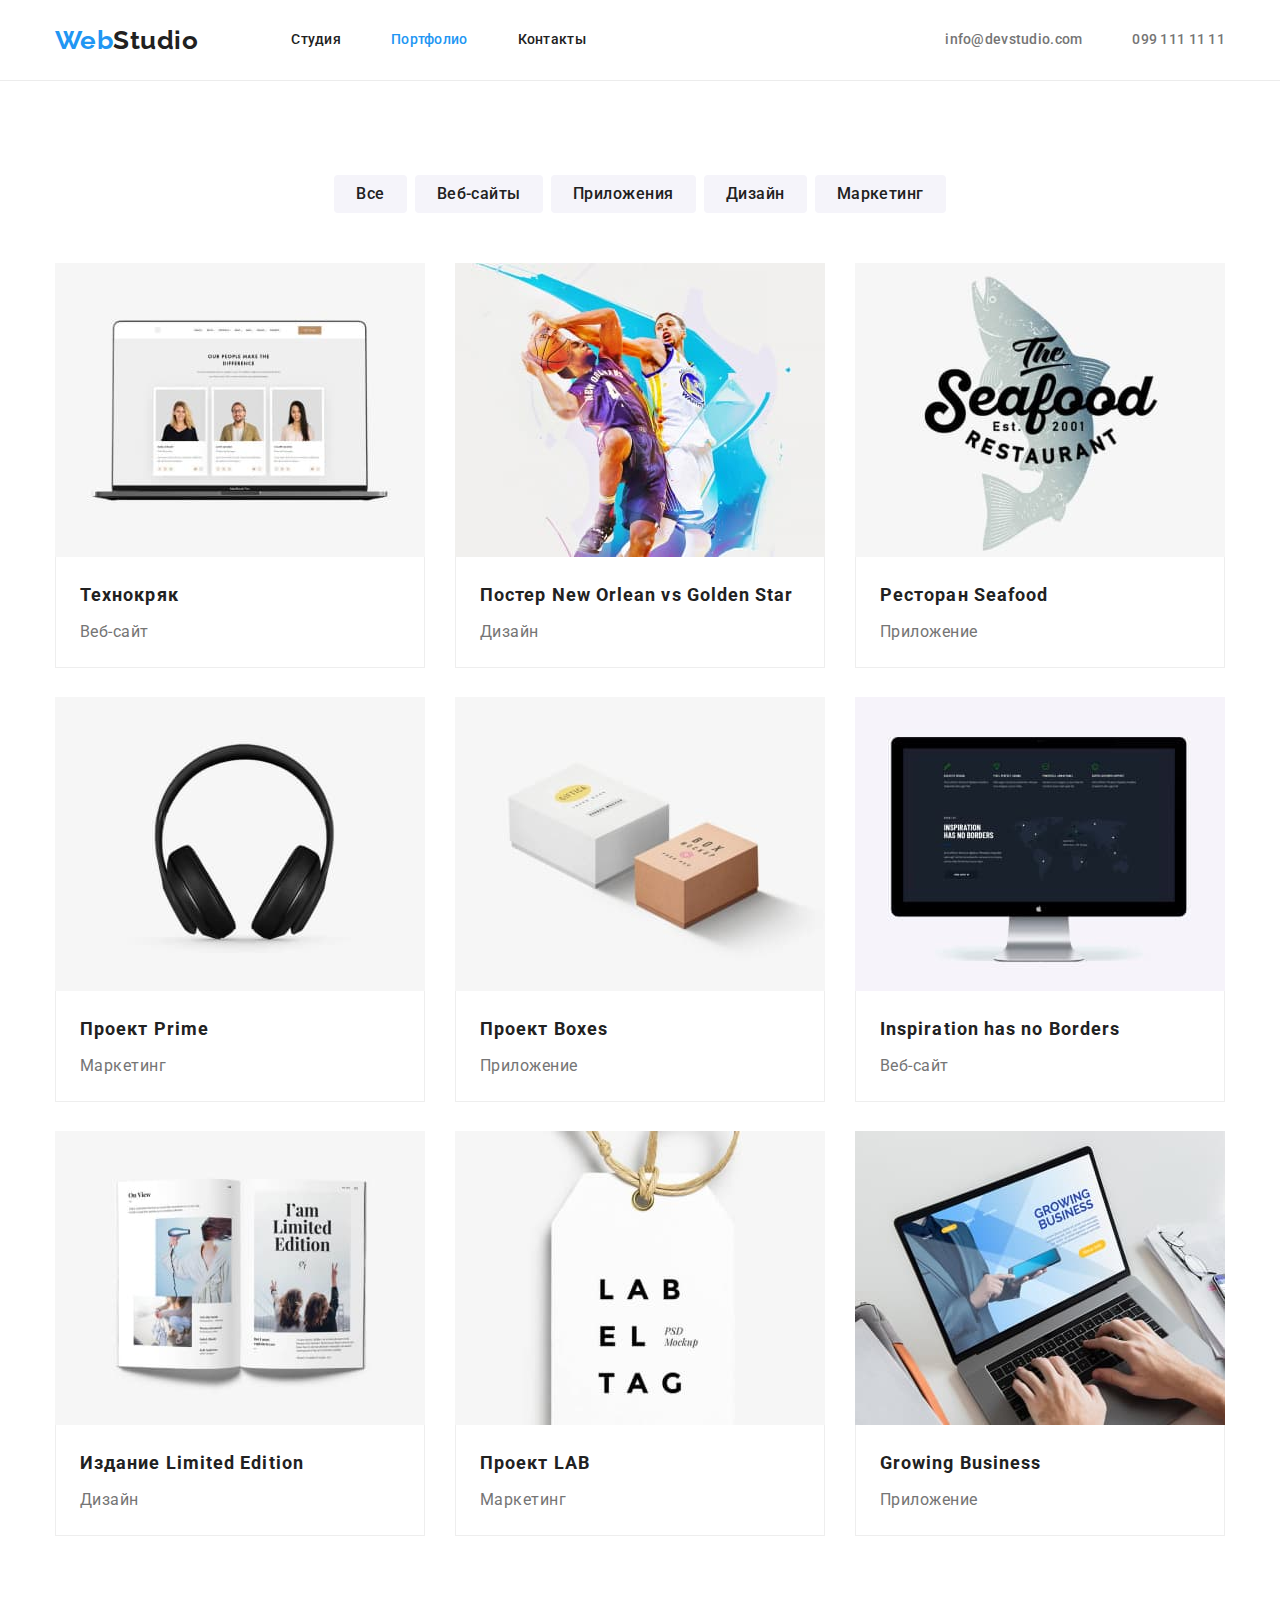
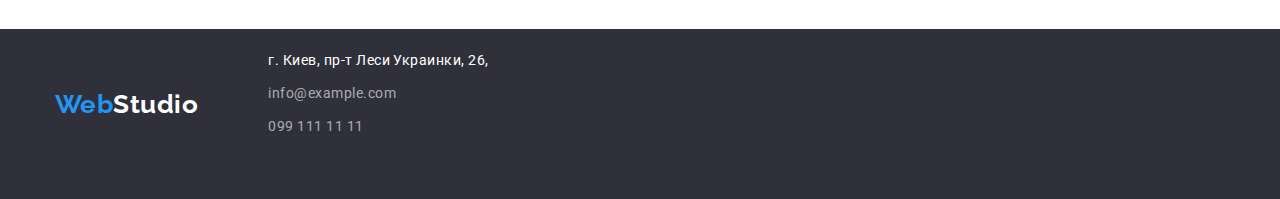
==== portfolio.html @ f59108b1 "hw04" ====
<!DOCTYPE html>
<html lang="ru">
  <head class="haeder">
    <meta charset="UTF-8" />
    <meta name="viewport" content="width=device-width, initial-scale=1.0" />
    <title>WebStudio</title>
    <link rel="preconnect" href="https://fonts.googleapis.com" />
    <link rel="preconnect" href="https://fonts.gstatic.com" crossorigin />
    <link
      href="https://fonts.googleapis.com/css2?family=Raleway:wght@700&family=Roboto:wght@400;500;700;900&display=swap"
      rel="stylesheet"
    />
    <link
      rel="stylesheet"
      href="https://cdnjs.cloudflare.com/ajax/libs/modern-normalize/1.1.0/modern-normalize.min.css"
    />
    <link rel="stylesheet" href="./css/styles.css" />
  </head>
  <body>
    <header class="top">
      <div class="container">
        <nav class="proto">
          <a class="logo" href="./index.html"><span class="web-logo">Web</span>Studio</a>
          <ul class="site-nav">
            <li class="item"><a class="link" href="./index.html"> Студия</a></li>
            <li class="item"><a class="link current" href="./portfolio.html"> Портфолио</a></li>
            <li class="item"><a class="link" href=""> Контакты</a></li>
          </ul>
          <ul class="auth-nav">
            <li class="item">
              <a class="link" href="mailto:info&#64;devstudio.com">info&#64;devstudio.com</a>
            </li>
            <li class="item"><a class="link" href="tel:0991111111">099 111 11 11</a></li>
          </ul>
        </nav>
      </div>
    </header>
    <main>
      <section class="section">
        <h1 class="filter hide">Сортировка</h1>
        <!--скрыть потом через CSS-->

        <div class="container">
          <ul class="sorting">
            <li class="sort-butt"><button type="button">Все</button></li>
            <li class="sort-butt"><button type="button">Веб-сайты</button></li>
            <li class="sort-butt"><button type="button">Приложения</button></li>
            <li class="sort-butt"><button type="button">Дизайн</button></li>
            <li class="sort-butt"><button type="button">Маркетинг</button></li>
          </ul>
        </div>

        <h2 class="hide">Примеры</h2>
        <!--скрыть потом через CSS-->
        <div class="container">
          <ul class="sort-list">
            <li class="cards">
              <figure>
                <img
                  class="foto"
                  src="./images/tecnocrack.jpg"
                  alt="Технокряк"
                  width="370"
                  height="294"
                />
                <figcaption class="borders">
                  <h3 class="title">Технокряк</h3>
                  <p class="sort">Веб-сайт</p>
                </figcaption>
              </figure>
            </li>

            <li class="cards">
              <figure>
                <img
                  class="foto"
                  src="./images/poster.jpg"
                  alt="Постер New Orlean vs Golden Star"
                  width="370"
                  height="294"
                />
                <figcaption class="borders">
                  <h3 class="title">Постер New Orlean vs Golden Star</h3>
                  <p class="sort">Дизайн</p>
                </figcaption>
              </figure>
            </li>

            <li class="cards">
              <figure>
                <img
                  class="foto"
                  src="./images/seafood.jpg"
                  alt="Ресторан Seafood"
                  width="370"
                  height="294"
                />
                <figcaption class="borders">
                  <h3 class="title">Ресторан Seafood</h3>
                  <p class="sort">Приложение</p>
                </figcaption>
              </figure>
            </li>

            <li class="cards">
              <figure>
                <img
                  class="foto"
                  src="./images/prime.jpg"
                  alt="Проект Prime"
                  width="370"
                  height="294"
                />
                <figcaption class="borders">
                  <h3 class="title">Проект Prime</h3>
                  <p class="sort">Маркетинг</p>
                </figcaption>
              </figure>
            </li>

            <li class="cards">
              <figure>
                <img
                  class="foto"
                  src="./images/boxes.jpg"
                  alt="Проект Boxes"
                  width="370"
                  height="294"
                />
                <figcaption class="borders">
                  <h3 class="title">Проект Boxes</h3>
                  <p class="sort">Приложение</p>
                </figcaption>
              </figure>
            </li>

            <li class="cards">
              <figure>
                <img
                  class="foto"
                  src="./images/monitor.jpg"
                  alt="Inspiration has no Borders"
                  width="370"
                  height="294"
                />
                <figcaption class="borders">
                  <h3 class="title">Inspiration has no Borders</h3>
                  <p class="sort">Веб-сайт</p>
                </figcaption>
              </figure>
            </li>

            <li class="cards">
              <figure>
                <img
                  class="foto"
                  src="./images/limited.jpg"
                  alt="Издание Limited Edition"
                  width="370"
                  height="294"
                />
                <figcaption class="borders">
                  <h3 class="title">Издание Limited Edition</h3>
                  <p class="sort">Дизайн</p>
                </figcaption>
              </figure>
            </li>

            <li class="cards">
              <figure>
                <img
                  class="foto"
                  src="./images/lab.jpg"
                  alt="Проект LAB"
                  width="370"
                  height="294"
                />
                <figcaption class="borders">
                  <h3 class="title">Проект LAB</h3>
                  <p class="sort">Маркетинг</p>
                </figcaption>
              </figure>
            </li>

            <li class="cards">
              <figure>
                <img
                  class="foto"
                  src="./images/busines.jpg"
                  alt="Growing Business"
                  width="370"
                  height="294"
                />
                <figcaption class="borders">
                  <h3 class="title">Growing Business</h3>
                  <p class="sort">Приложение</p>
                </figcaption>
              </figure>
            </li>
          </ul>
        </div>
      </section>
    </main>
    <footer class="footer">
      <div class="container">
        <div class="logobox">
          <a class="logo" href="./index.html"><span class="web-logo">Web</span>Studio</a>
        </div>
        <address>
          <ul class="footer-list">
            <li class="item">г. Киев, пр-т Леси Украинки, 26,</li>
            <li class="item">
              <a class="link" href="mailto:info&#64;example.com">info&#64;example.com</a>
            </li>
            <li class="item"><a class="link" href="tel:0991111111">099 111 11 11</a></li>
          </ul>
        </address>
      </div>
    </footer>
  </body>
</html>
---- css/styles.css ----
:root {
    --primary-text-color: #757575;
    --secondary-text-color: #212121;
    --accent-color: #2196F3;
    --primary-white-color: #ffffff;
    --footer-text-color: rgba(255, 255, 255, 0.6);
    --footer-bkg-color: #2F303A;
}

body {
    color: var(--primary-text-color);
    background-color: var(--primary-white-color);
    font-family: roboto, sans-serif;
    letter-spacing: 0.03em;
    text-decoration: none;
}
ul {
    list-style: none;
    padding: 0;
    margin: 0;
}

.section {
    padding-top: 94px;
    padding-bottom: 94px;
}

.section.no-padding {
    padding-bottom: 0;
}

.link {
    text-decoration: inherit;
}

.list {
    padding: 0;
}
/* Header */

.container {
    margin-left: auto;
    margin-right: auto;
    width: 1200px;
    padding: 0 15px;
       
}
.proto {
    display: flex;
    align-items: center;
}

.proto .link {
    display: block;
    padding-top: 32px;
    padding-bottom: 32px;
}

.top {
    border-bottom: 1px solid #ECECEC;
}

.logo{
    color: var(--secondary-text-color);
    font-family: raleway, sans-serif;
    font-weight: 700;
    font-size: 26px;
    line-height: 1.19;
    text-decoration: inherit;
}
.web-logo {
    color: var(--accent-color)
}

.site-nav {
    margin-left: 93px;
}

.site-nav, .auth-nav {
    margin-top: 0;
    margin-bottom: 0;
    padding: 0;
    font-weight: 500;
    font-size: 14px;
    line-height: 1.14;
    letter-spacing: 0.02em;
    display: flex;
    
}
.site-nav .item:not(:last-child),
.auth-nav .item:not(:last-child)  {
    margin-right: 50px;
}
.site-nav .link.current {
    color: var(--accent-color);
}
.site-nav .link {
    color: var(--secondary-text-color);
    font-weight: 500;
    font-size: 14px;
    line-height: 1.14;
    letter-spacing: 0.02em;
    
}
.site-nav .link:hover, 
.site-nav .link:focus {
color: var(--accent-color)
}

.auth-nav {
    margin-left: auto;
    
}

.auth-nav .link {
    color: var(--primary-text-color);
    font-weight: 500;
    font-size: 14px;
    line-height: 1.14;
    letter-spacing: 0.02em;
    
}
.auth-nav .link:hover,
.auth-nav .link:focus 
{
    color: var(--accent-color)
}

.mail {
    margin-right: 10px;
    fill: var(--primary-text-color); 
    margin-top: -2px;
}

.mail:hover,
.mail:active {
    fill: var(--accent-color);
}

.tel {
    margin-right: 10px;
    fill: var(--primary-text-color);
    margin-top: -10px;
}

.tel:hover,
.tel:active {
    fill: var(--accent-color);
}

/*.auth-nav .link::before {
    content: "";
    display: inline-flex;
    height: 12px;
    width: 16px;
    background-image: url("../images/iconmail.svg");
    background-size: contain;
    background-repeat: no-repeat;
    margin-top: 34px;
    margin-bottom: 34px;
    margin-right: 10px;
} */

.hero {
    background: #C4C4C4;
    background-image: linear-gradient( to right, rgba(47, 48, 58, 0.4), rgba(47, 48, 58, 0.4)),
     url(../images/mainfoto.jpg);
    background-size: cover;
    background-position: center;
    max-width: 1600px;
    height: 600px;
    
   color: #FFFFFF;
    text-align: center;
     margin-left: auto;
    margin-right: auto;
}

.hero-title  {
    
    font-weight: 900;
    font-size: 44px;
    line-height: 1.36;
    text-align: center;
    letter-spacing: 0.06em;
    text-transform: uppercase;

    margin-bottom: 30px;
    margin-top: 0;
padding-top: 200px;
}

.hero-button  {
    width: 200px;
    height: 50px;
font-weight: 700;
font-size: 16px;
line-height: 1.88;
text-align: center;
letter-spacing: 0.06em;
color: var(--primary-white-color);
background-color: var(--accent-color);
margin-bottom: 200px;;

}
.section-title {
    color: var(--secondary-text-color);
    margin: 0;
}


.hang-list{
    display: flex;
    flex-wrap: wrap;
    margin: 0;
}
.hang-list .item {
    width: 270px;
}
.hang-list .item:not(:last-child) {
    margin-right: 30px;
}
.hang-list .item::before {
    display: block;
    content: "";
    height: 120px;
    margin-bottom: 30px;
    background-repeat: no-repeat;
    background-position: center;
    background-color: #F5F4FA;
    border-radius: 4px;
}

.icon-radar::before {
    background-image: url(../images/icon-radar.svg);
   
}

.icon-clock::before {
    background-image: url(../images/icon-clock.svg);
}

.icon-diagram::before {
    background-image: url(../images/icon-diagram.svg);
}

.icon-austronaut::before {
    background-image: url(../images/icon-astronaut.svg);
}

.hang-list .title {
    color: var(--secondary-text-color);
    font-weight: 700;
    font-size: 14px;
    line-height: 1.14;
    margin: 0;
   
    padding-bottom: 10px;
}

.hang-list .text {
    font-size: 14px;
    line-height: 1.71;
    margin: 0;
    
}

.wwd-list .item:not(:last-child) {
    margin-right: 30px;}

.wwd-list {
    display: flex;
    flex-wrap: wrap;
   /* padding-bottom: 94px; */
    margin: 0;
    
}




.section-title {
    font-weight: 700;
    font-size: 36px;
    line-height: 1.17;
    text-align: center;
    padding-bottom: 50px;
    /* padding-top: 94px; */
    margin: 0;
}

.our-team {
    background-color: #F5F4FA;
}
.team-list {
    display: flex;
   /* padding-bottom: 94px; */
}
.team-list .title {
    color: var(--secondary-text-color);
    font-weight: 500;
    font-size: 16px;
    line-height: 1.19;
    padding-bottom: 10px;
    margin: 0;
}

.team-list .position {
    font-size: 16px;
    line-height: 1.19;
    padding-bottom: 30px;
    margin: 0;
}

.team-list .foto {
    margin-bottom: 30px;
    border-radius: 0px;
}

.person  {
    width: 270px;
    height: 368px;
    background: #FFFFFF;    
    box-shadow: 0px 1px 3px rgba(0, 0, 0, 0.12),
    0px 1px 1px rgba(0, 0, 0, 0.14),
    0px 2px 1px rgba(0, 0, 0, 0.2);
    border-radius: 0px 0px 4px 4px;
    text-align: center;
}

    
.team-list .person  {
    margin: 0;
}
.team-list .person:not(:last-child) {
    margin-right: 30px;
}
.top-clients {
    padding-bottom: 50px;
    margin: 0;
    font-weight: 700;
    font-size: 36px;
    line-height: 1.17;
text-align: center;
letter-spacing: 0.03em;
color: var(--secondary-text-color);
}

.clients {
    display: flex;
    flex-wrap: wrap;
    margin: 0;

}

.clients .item {
    display: inline-block;
    width: 170px;
    height: 92px;
    border: 1px solid #AFB1B8;
    box-sizing: border-box;
    border-radius: 4px;
    background-repeat: no-repeat;
    background-position: center;
}

.clients .item:not(:last-child) {
    margin-right: 30px;
}

.yaco {
    background-image: url(../images/icon-yaco.svg);
} 

.company {
    background-image: url(../images/icon-company.svg);
}
.third {
    background-image: url(../images/icon-third.svg);
}

.foster {
    background-image: url(../images/icon-foster.svg);
}
.brand {
    background-image: url(../images/icon-brand.svg);
}

.tag {
    background-image: url(../images/icon-tag.svg);
} 

.footer {
    color: var(--primary-white-color);
    background-color: var(--footer-bkg-color);
    font-size: 14px;
    line-height: 1.71;
    display: block;
}
.footer-list {
    
    margin: 0;
    margin-top: 20px;
    display: block;
}

.logobox {
   padding-top: 60px;
    margin-right: 70px;
     
}



.footer .link {
    color: var(--footer-text-color)
}
.footer .logo {
    color: var(--primary-white-color);
    
}
.footer .link:hover,
.footer .link:focus {
    color: var(--accent-color)
}

.footer-list .item:not(:last-child) {
    padding-bottom: 9px;
}

.footer .container {
    padding-bottom: 60px;
    display: flex;
}

.joinus {
    margin-top: 72px;
    margin-bottom: 100px;
}

.joinus p {
    margin: 0;
    margin-bottom: 20px;
    font-weight: 700;
    font-size: 14px;
    line-height: 1.14;
}

.joinus .list {
    display: flex;
}

.soclink {
    display: inline-block;
    height: 44px;
    width: 44px;
    background-size: 20px;
    background-repeat: no-repeat;
    background-position: center;
    border-radius: 50%;
    background-color:  rgba(255, 255, 255, 0.1);
}

.soclink:not(:last-child) {
    margin-right: 10px;
}


.instagram {
    background-image: url(../images/instagram.svg);
    
}

.twitter {
    background-image: url(../images/twitter.svg);
}
.facebook {
    background-image: url(../images/facebook.svg);
}
.linkedin {
    background-image: url(../images/linkedin.svg);
}
/*Портфолио*/

.filter {
    color: --secondary-text-color;
    font-weight: 500;
    font-size: 16px;
    line-height: 1.62;
    text-align: center;
}
button {
    font-weight: 500;
    font-size: 16px;
    line-height: 1.62;
    text-align: center;
    letter-spacing: 0.03em;
    color: var(--secondary-text-color);
    cursor: pointer;
    background-color: #F5F4FA;
    padding: 6px 22px;
    border-radius: 4px;
    border: transparent;
    height: 38px;
}
button:hover,
button:focus {
    background: var(--accent-color);
    color: var(--primary-white-color)
}

.sort-list {
display: flex;
flex-wrap: wrap;
/*padding-bottom: 94px; */
}

.sort-list .title {
    font-weight: 700;
    font-size: 18px;
    line-height: 2;
    letter-spacing: 0.06em;
    color: var(--secondary-text-color);
}

.sort-list .sort {
    font-size: 16px;
    line-height: 1.86;
}

.container .sorting {
    margin-bottom: 50px;
}



.hide {
    display: none;
    background-color: tomato;
}
/* display:none временный костыль */

.sorting {
    display: flex;
    align-items: flex-end;
    justify-content: center;
   /* margin-top: 94px; */
    margin-bottom: 50px;
}

.sort-butt:not(:last-child) {
    padding-right: 8px;
}
.cards {
    width: 370px;
    height: 404px;
    margin-right: 30px;
    margin-bottom: 30px;
    background: #FFFFFF;
    box-sizing: border-box;
}

.cards:nth-child(3n) {
    margin-right: 0;
}

.cards:nth-last-child(-n +3) {
    margin-bottom: 0;
}

.sort-list p, figure, h3 {
    margin: 0;
}

.cards .foto {
    margin-bottom: -4px;
}

.cards .title {
    padding-top: 20px;
    margin-bottom: 4px;
    padding-left: 24px;
}

.cards .sort {
    margin-bottom: 20px;
    padding-left: 24px;
}

.borders {
    
border: 1px solid #eeeeee;;
border-top-width: 0;
  
}
address {
    font-style: normal;
}


/* coment */
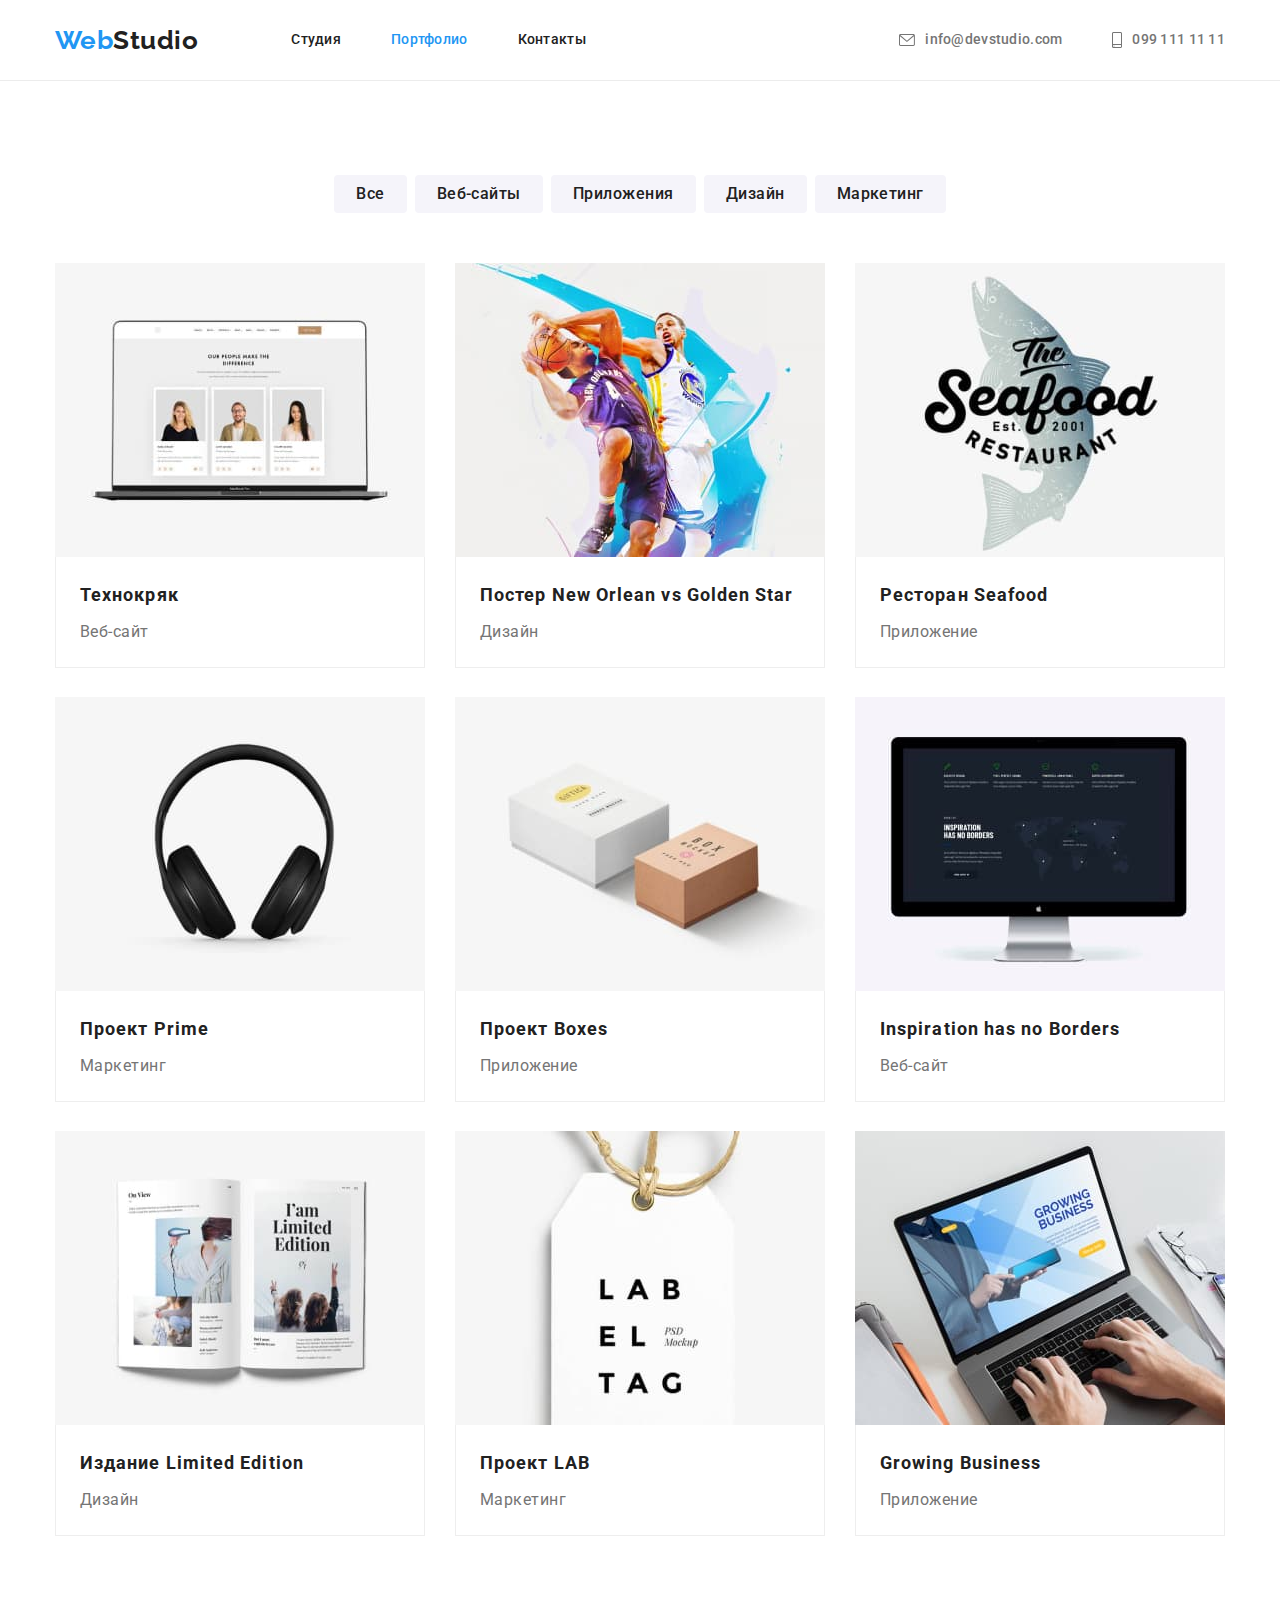
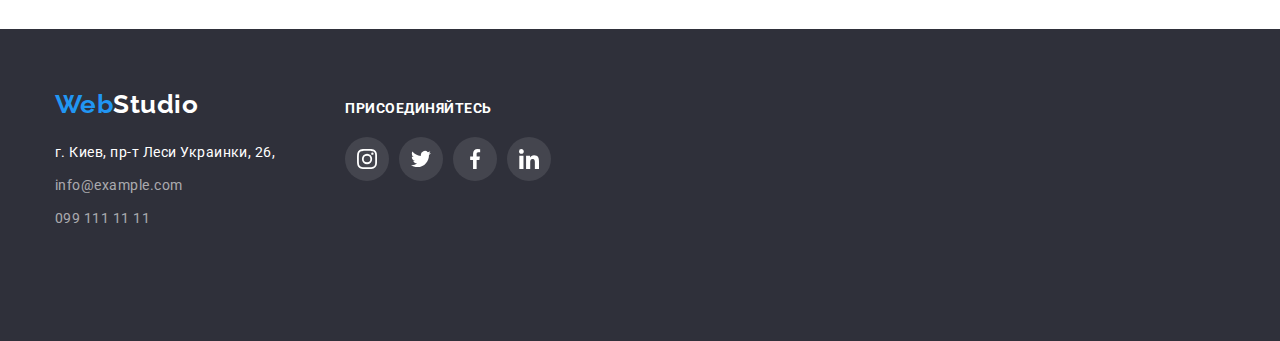
==== commit 56b3238c: "HomeWork04repaired" ====
--- a/portfolio.html
+++ b/portfolio.html
@@ -28,9 +28,20 @@
           </ul>
           <ul class="auth-nav">
             <li class="item">
-              <a class="link" href="mailto:info&#64;devstudio.com">info&#64;devstudio.com</a>
-            </li>
-            <li class="item"><a class="link" href="tel:0991111111">099 111 11 11</a></li>
+              <a class="link" href="mailto:info&#64;devstudio.com">
+                <svg class="mail" width="16" height="12">
+                  <use href="./images/sprite.svg#icon-iconmail"></use>
+                </svg>
+                info&#64;devstudio.com</a
+              >
+            </li>
+            <li class="item">
+              <a class="link" href="tel:0991111111"
+                ><svg class="tel" width="10" height="16">
+                  <use href="./images/sprite.svg#icon-smartphone"></use></svg
+                >099 111 11 11</a
+              >
+            </li>
           </ul>
         </nav>
       </div>
@@ -205,16 +216,47 @@
       <div class="container">
         <div class="logobox">
           <a class="logo" href="./index.html"><span class="web-logo">Web</span>Studio</a>
-        </div>
-        <address>
-          <ul class="footer-list">
-            <li class="item">г. Киев, пр-т Леси Украинки, 26,</li>
-            <li class="item">
-              <a class="link" href="mailto:info&#64;example.com">info&#64;example.com</a>
-            </li>
-            <li class="item"><a class="link" href="tel:0991111111">099 111 11 11</a></li>
-          </ul>
-        </address>
+
+          <address>
+            <ul class="footer-list">
+              <li class="item">г. Киев, пр-т Леси Украинки, 26,</li>
+              <li class="item">
+                <a class="link" href="mailto:info&#64;example.com">info&#64;example.com</a>
+              </li>
+              <li class="item"><a class="link" href="tel:0991111111">099 111 11 11</a></li>
+            </ul>
+          </address>
+        </div>
+        <div class="joinus">
+          <p>ПРИСОЕДИНЯЙТЕСЬ</p>
+          <ul class="list">
+            <li class="soclink">
+              <a href="https://www.instagram.com/">
+                <svg width="20" height="20">
+                  <use href="./images/sprite.svg#icon-instagram"></use>
+                </svg>
+              </a>
+            </li>
+            <li class="soclink">
+              <a href="https://www.twitter.com"
+                ><svg width="20" height="20">
+                  <use href="./images/sprite.svg#icon-twitter"></use></svg
+              ></a>
+            </li>
+            <li class="soclink">
+              <a href="https://www.facebook.com"
+                ><svg width="20" height="20">
+                  <use href="./images/sprite.svg#icon-facebook"></use></svg
+              ></a>
+            </li>
+            <li class="soclink">
+              <a href="https://www.linkedIn.com"
+                ><svg width="20" height="20">
+                  <use href="./images/sprite.svg#icon-linkedin"></use></svg
+              ></a>
+            </li>
+          </ul>
+        </div>
       </div>
     </footer>
   </body>
--- a/css/styles.css
+++ b/css/styles.css
@@ -118,6 +118,8 @@
     font-size: 14px;
     line-height: 1.14;
     letter-spacing: 0.02em;
+    display: flex;
+    align-items: center;
     
 }
 .auth-nav .link:hover,
@@ -128,38 +130,18 @@
 
 .mail {
     margin-right: 10px;
-    fill: var(--primary-text-color); 
-    margin-top: -2px;
-}
-
-.mail:hover,
-.mail:active {
-    fill: var(--accent-color);
-}
+    fill: currentColor; 
+    vertical-align: middle;
+}
+
 
 .tel {
     margin-right: 10px;
-    fill: var(--primary-text-color);
-    margin-top: -10px;
-}
-
-.tel:hover,
-.tel:active {
-    fill: var(--accent-color);
-}
-
-/*.auth-nav .link::before {
-    content: "";
-    display: inline-flex;
-    height: 12px;
-    width: 16px;
-    background-image: url("../images/iconmail.svg");
-    background-size: contain;
-    background-repeat: no-repeat;
-    margin-top: 34px;
-    margin-bottom: 34px;
-    margin-right: 10px;
-} */
+    fill: currentColor;
+    
+    vertical-align: bottom;
+}
+
 
 .hero {
     background: #C4C4C4;
@@ -308,7 +290,7 @@
 .team-list .position {
     font-size: 16px;
     line-height: 1.19;
-    padding-bottom: 30px;
+    padding-bottom: 16px;
     margin: 0;
 }
 
@@ -319,7 +301,7 @@
 
 .person  {
     width: 270px;
-    height: 368px;
+    height: 428px;
     background: #FFFFFF;    
     box-shadow: 0px 1px 3px rgba(0, 0, 0, 0.12),
     0px 1px 1px rgba(0, 0, 0, 0.14),
@@ -328,6 +310,17 @@
     text-align: center;
 }
 
+.person .soclink {
+    display: inline-flex;
+    fill: #AFB1B8;
+    margin-bottom: 30px;
+    
+}
+
+.person .soclink:hover,
+.person .soclink:focus 
+ { fill: var(--primary-white-color);
+}
     
 .team-list .person  {
     margin: 0;
@@ -354,7 +347,10 @@
 }
 
 .clients .item {
-    display: inline-block;
+    display: flex;
+    justify-content: center;
+    align-items: center;
+    cursor: pointer;
     width: 170px;
     height: 92px;
     border: 1px solid #AFB1B8;
@@ -362,33 +358,38 @@
     border-radius: 4px;
     background-repeat: no-repeat;
     background-position: center;
+    
+}
+
+.clients .item a {
+    color: inherit;
+}
+
+.clients-logo {
+    
+
+    width: 106px;
+    height: 60px;
+    fill: currentColor;
+    /*fill: #AFB1B8;*/
+}
+.clients-logo:hover,
+.clients-logo:focus {
+    fill: var(--accent-color);
+}
+
+
+.clients .item:hover,
+.clients .item:focus {
+    border: 1px solid var(--accent-color);
+
 }
 
 .clients .item:not(:last-child) {
     margin-right: 30px;
 }
 
-.yaco {
-    background-image: url(../images/icon-yaco.svg);
-} 
-
-.company {
-    background-image: url(../images/icon-company.svg);
-}
-.third {
-    background-image: url(../images/icon-third.svg);
-}
-
-.foster {
-    background-image: url(../images/icon-foster.svg);
-}
-.brand {
-    background-image: url(../images/icon-brand.svg);
-}
-
-.tag {
-    background-image: url(../images/icon-tag.svg);
-} 
+
 
 .footer {
     color: var(--primary-white-color);
@@ -450,15 +451,24 @@
     display: flex;
 }
 
+.soclink a {
+    display: flex;
+}
+
 .soclink {
-    display: inline-block;
+    display: flex;
+    cursor: pointer;
+    justify-content: center;
+    align-items: center;
     height: 44px;
     width: 44px;
-    background-size: 20px;
-    background-repeat: no-repeat;
-    background-position: center;
     border-radius: 50%;
     background-color:  rgba(255, 255, 255, 0.1);
+    fill: var(--primary-white-color);
+}
+.soclink:hover,
+.soclink:focus {
+    background-color: var(--accent-color);
 }
 
 .soclink:not(:last-child) {
@@ -466,20 +476,6 @@
 }
 
 
-.instagram {
-    background-image: url(../images/instagram.svg);
-    
-}
-
-.twitter {
-    background-image: url(../images/twitter.svg);
-}
-.facebook {
-    background-image: url(../images/facebook.svg);
-}
-.linkedin {
-    background-image: url(../images/linkedin.svg);
-}
 /*Портфолио*/
 
 .filter {
@@ -506,7 +502,10 @@
 button:hover,
 button:focus {
     background: var(--accent-color);
-    color: var(--primary-white-color)
+    color: var(--primary-white-color);
+    box-shadow: 0px 3px 1px rgba(0, 0, 0, 0.1),
+    0px 1px 2px rgba(0, 0, 0, 0.08),
+    0px 2px 2px rgba(0, 0, 0, 0.12);
 }
 
 .sort-list {
@@ -568,6 +567,13 @@
     margin-bottom: 0;
 }
 
+.cards:hover,
+.cards:focus {
+    box-shadow: 0px 1px 1px rgba(0, 0, 0, 0.12),
+    0px 4px 4px rgba(0, 0, 0, 0.06),
+    1px 4px 6px rgba(0, 0, 0, 0.16);
+}
+
 .sort-list p, figure, h3 {
     margin: 0;
 }
